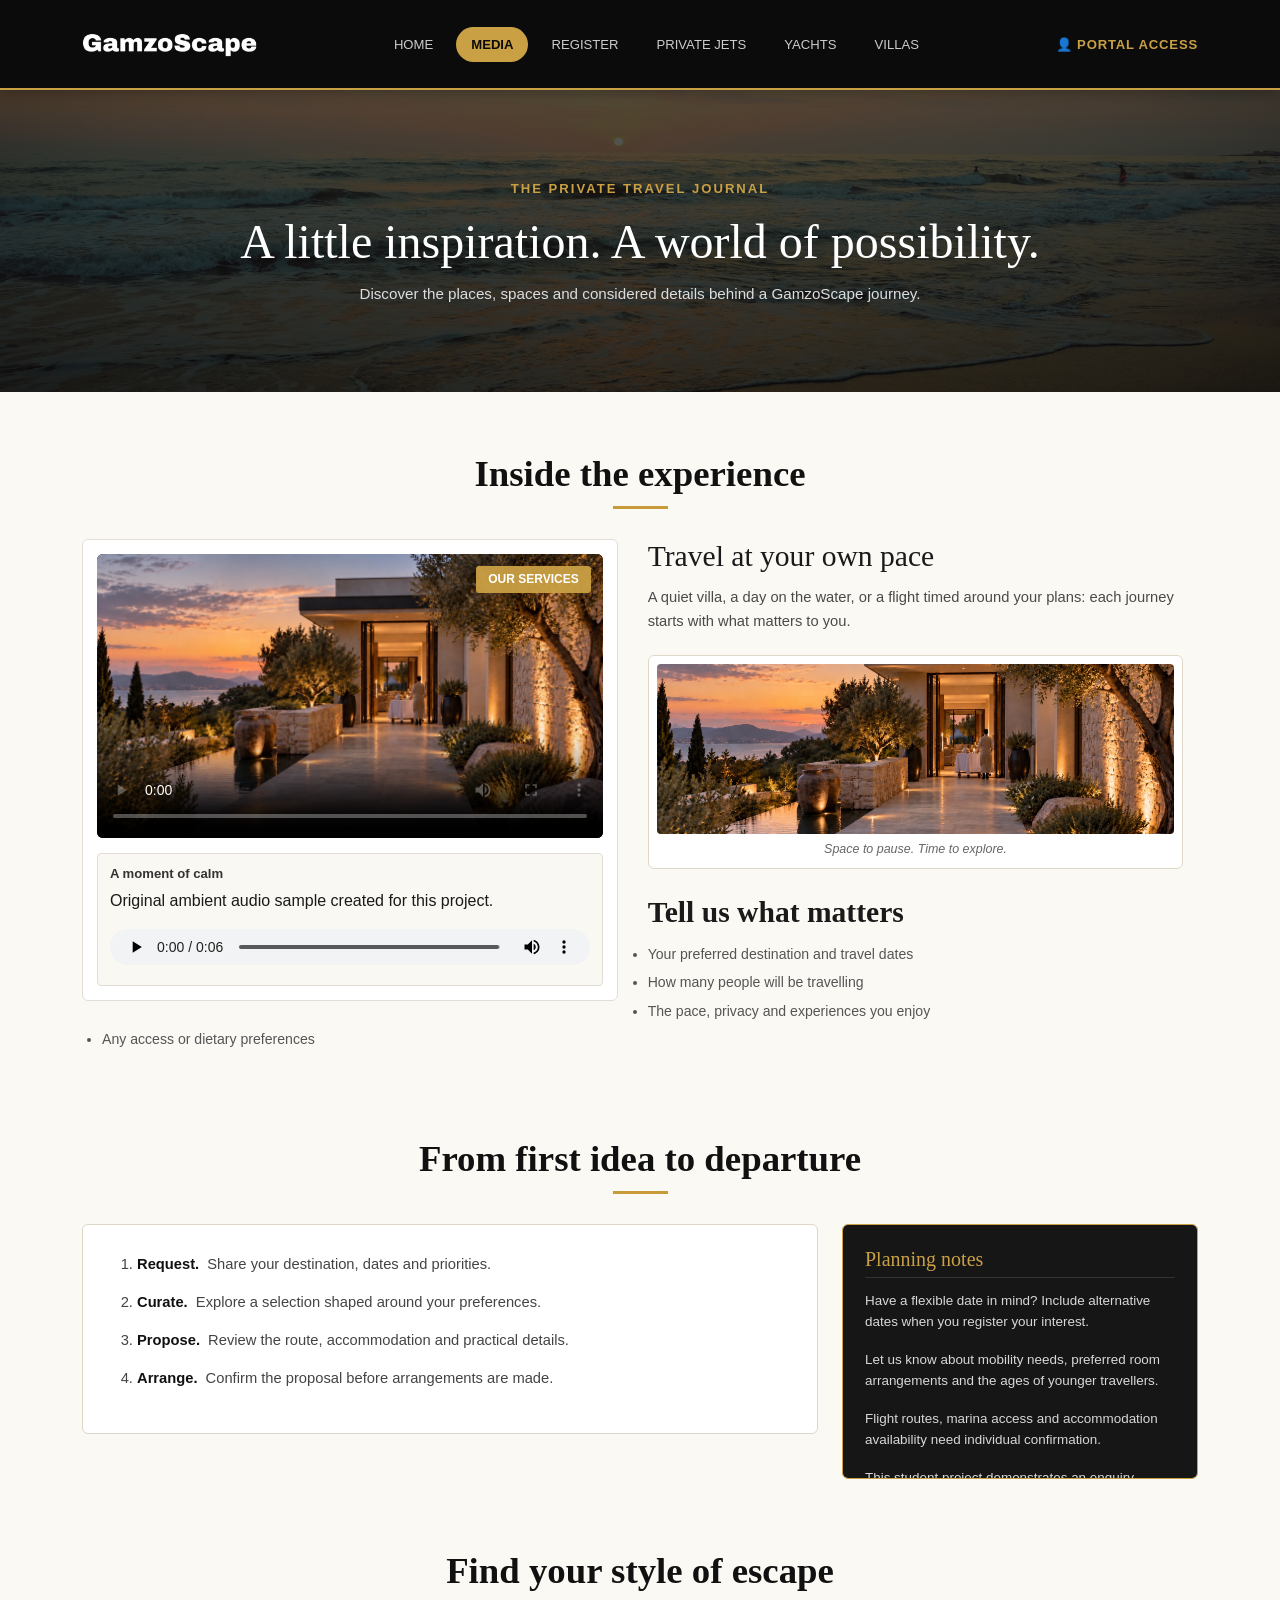
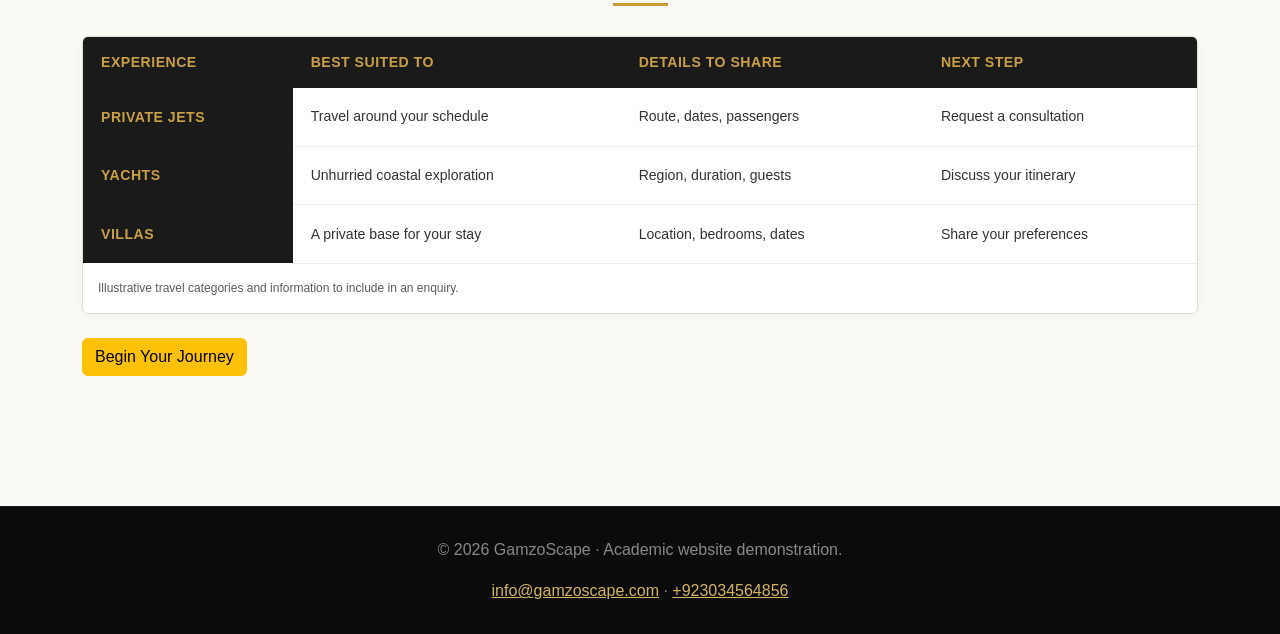
==== media.html @ 469e7da2 "Add private travel website pages and assets Add the home, media showcase, and travel-request pages w" ====
<!DOCTYPE html>
<html lang="en">
    <head>
        <meta charset="UTF-8">
        <meta name="viewport" content="width=device-width, initial-scale=1">
        <title>Media &amp; Travel Guide | GamzoScape</title>
        <link rel="stylesheet" href="css/bootstrap.min.css">
        <link rel="stylesheet" href="css/media.css">
    </head>
    <body id="media-page">
        <header class="gamzo-header header-dark">
            <div class="container d-flex flex-wrap justify-content-between align-items-center">
                <div class="logo-area">
                    <a href="index.html">
                        <img src="assets/images/logo.png" alt="GamzoScape Logo" class="brand-logo-img">
                    </a>
                </div>
                <nav class="main-nav" aria-label="Main navigation">
                    <ul class="d-flex flex-wrap list-unstyled mb-0 gap-2">
                        <li><a href="index.html">Home</a></li>
                        <li><a href="media.html" class="active">Media</a></li>
                        <li><a href="register.html">Register</a></li>
                        <li><a href="index.html#private-jets">Private Jets</a></li>
                        <li><a href="index.html#yachts">Yachts</a></li>
                        <li><a href="index.html#villas">Villas</a></li>
                    </ul>
                </nav>
                <div class="header-actions">
                    <a href="register.html" class="login-btn">&#128100; PORTAL ACCESS</a>
                </div>
            </div>
        </header>
        <section class="media-hero-banner">
            <div class="container hero-overlay-content">
                <span class="gold-subtitle">THE PRIVATE TRAVEL JOURNAL</span>
                <h1 class="media-title">A little inspiration. A world of possibility.</h1>
                <p class="media-desc">Discover the places, spaces and considered details behind a GamzoScape journey.</p>
            </div>
        </section>
        <main class="container page-container">
            <section class="showcase-section">
                <h2 class="section-heading">Inside the experience</h2>
                <div class="gold-line"></div>
                <div class="multimedia-wrapper">
                    <div class="floated-media-box">
                        <div class="video-container">
                            <video controls preload="metadata" poster="assets/images/1.png">
                                <source src="assets/video/Our-service.mp4" type="video/mp4">
                                Your browser cannot play this film.
                            </video>
                            <span class="badge-tag">Our services</span>
                        </div>
                        <div class="audio-container">
                            <h3 class="audio-label">A moment of calm</h3>
                            <p>Original ambient audio sample created for this project.</p>
                            <audio controls preload="metadata">
                                <source src="assets/audio/journey.wav" type="audio/wav">
                                Your browser cannot play audio.
                            </audio>
                        </div>
                    </div>
                    <div class="text-content">
                        <h3>Travel at your own pace</h3>
                        <p>A quiet villa, a day on the water, or a flight timed around your plans: each journey starts with what matters to you.</p>
                        <figure class="cabin-preview-card">
                            <img src="assets/images/1.png" alt="A private residence at dusk" class="cabin-img" loading="lazy">
                            <figcaption class="cabin-img-caption">Space to pause. Time to explore.</figcaption>
                        </figure>
                        <h3 class="list-title">Tell us what matters</h3>
                        <ul class="amenities-list">
                            <li>Your preferred destination and travel dates</li>
                            <li>How many people will be travelling</li>
                            <li>The pace, privacy and experiences you enjoy</li>
                            <li>Any access or dietary preferences</li>
                        </ul>
                    </div>
                    <div class="clearfix"></div>
                </div>
            </section>
            <section class="procedure-section">
                <h2 class="section-heading">From first idea to departure</h2>
                <div class="gold-line"></div>
                <div class="row g-4">
                    <div class="col-md-8">
                        <div class="procedure-card">
                            <ol class="charter-steps-list">
                                <li><strong>Request.</strong> Share your destination, dates and priorities.</li>
                                <li><strong>Curate.</strong> Explore a selection shaped around your preferences.</li>
                                <li><strong>Propose.</strong> Review the route, accommodation and practical details.</li>
                                <li><strong>Arrange.</strong> Confirm the proposal before arrangements are made.</li>
                            </ol>
                        </div>
                    </div>
                    <div class="col-md-4">
                        <aside class="compliance-scroll-box">
                            <h3 class="scroll-box-title">Planning notes</h3>
                            <p>Have a flexible date in mind? Include alternative dates when you register your interest.</p>
                            <p>Let us know about mobility needs, preferred room arrangements and the ages of younger travellers.</p>
                            <p>Flight routes, marina access and accommodation availability need individual confirmation.</p>
                            <p>This student project demonstrates an enquiry journey. It does not provide live availability, prices or booking services.</p>
                        </aside>
                    </div>
                </div>
            </section>
            <section class="specs-table-section">
                <h2 class="section-heading">Find your style of escape</h2>
                <div class="gold-line"></div>
                <div class="table-overflow-wrapper">
                    <table class="specs-table">
                        <caption>Illustrative travel categories and information to include in an enquiry.</caption>
                        <thead>
                            <tr>
                                <th scope="col">Experience</th>
                                <th scope="col">Best suited to</th>
                                <th scope="col">Details to share</th>
                                <th scope="col">Next step</th>
                            </tr>
                        </thead>
                        <tbody>
                            <tr>
                                <th scope="row">Private Jets</th>
                                <td>Travel around your schedule</td>
                                <td>Route, dates, passengers</td>
                                <td>Request a consultation</td>
                            </tr>
                            <tr>
                                <th scope="row">Yachts</th>
                                <td>Unhurried coastal exploration</td>
                                <td>Region, duration, guests</td>
                                <td>Discuss your itinerary</td>
                            </tr>
                            <tr>
                                <th scope="row">Villas</th>
                                <td>A private base for your stay</td>
                                <td>Location, bedrooms, dates</td>
                                <td>Share your preferences</td>
                            </tr>
                        </tbody>
                    </table>
                </div>
                <a href="register.html" class="btn btn-warning mt-4">Begin Your Journey</a>
            </section>
        </main>
        <footer class="simple-site-footer text-center">
            <p>© 2026 GamzoScape · Academic website demonstration.</p>
            <a href="mailto:info@gamzoscape.com">info@gamzoscape.com</a> · <a href="tel:+923034564856">+923034564856</a>
        </footer>
    </body>
</html>
---- css/media.css ----
/* ==========================================================================
   PAGE 2: MEDIA.CSS
   Rubric Practised: Box Model (width, height, margin, padding, box-sizing);
   Background Image; Display, Position, Float, Overflow; Distinct Navbar #2.
   ========================================================================== */

* {
    margin: 0;
    padding: 0;
    box-sizing: border-box; /* Rubric: Box Model */
}

body#media-page {
    font-family: 'Montserrat', sans-serif;
    background-color: #fbf9f4;
    color: #1a1a1a;
    line-height: 1.6;
}

.section-heading, .media-title {
    font-family: 'Cormorant Garamond', Georgia, serif;
}

.section-heading {
    font-size: 2.3rem;
    font-weight: 600;
    text-align: center;
    color: #111111;
}

.gold-line {
    width: 55px;
    height: 3px;
    background-color: #c99a38;
    margin: 10px auto 30px auto;
}

/* NAVBAR STYLE #2: Solid Obsidian Header with Gold Pill Active Link */
.header-dark {
    position: sticky;
    top: 0;
    z-index: 100;
    background-color: #0b0b0b;
    border-bottom: 2px solid #caa044;
    padding: 16px 0;
    box-shadow: 0 4px 12px rgba(0, 0, 0, 0.25);
}

.brand-logo-img {
    height: 56px;
    max-width: 240px;
    width: auto;
    display: block;
    object-fit: contain;
}

.main-nav ul li {
    display: inline-block;
}

.main-nav ul li a {
    display: inline-block;
    color: #cccccc;
    text-decoration: none;
    font-size: 0.82rem;
    font-weight: 500;
    text-transform: uppercase;
    padding: 7px 15px;
    border-radius: 20px;
    transition: all 0.2s ease;
}

.main-nav ul li a:hover,
.main-nav ul li a.active {
    background-color: #caa044;
    color: #0b0b0b;
    font-weight: 600;
}

.login-btn {
    display: inline-block;
    color: #caa044;
    text-decoration: none;
    font-size: 0.82rem;
    font-weight: 600;
    letter-spacing: 0.8px;
}

/* Rubric: Background Image */
.media-hero-banner {
    background: linear-gradient(rgba(0, 0, 0, 0.65), rgba(0, 0, 0, 0.78)),
                url('../assets/images/journey.jpg') center/cover no-repeat;
    padding: 85px 20px;
    text-align: center;
    color: #ffffff;
}

.gold-subtitle {
    display: inline-block;
    color: #caa044;
    font-size: 0.82rem;
    letter-spacing: 2px;
    text-transform: uppercase;
    font-weight: 600;
}

.media-title {
    font-size: 3rem;
    margin: 12px 0;
}

.media-desc {
    max-width: 700px;
    margin: 0 auto;
    color: #dddddd;
    font-size: 0.95rem;
}

.page-container {
    padding-top: 60px;
    padding-bottom: 60px;
}

.showcase-section, .procedure-section, .specs-table-section {
    margin-bottom: 70px;
}

/* Rubric: Float & Box Model */
.floated-media-box {
    float: left;
    width: 48%;
    margin-right: 30px;
    margin-bottom: 20px;
    padding: 14px;
    background-color: #ffffff;
    border: 1px solid #e2ded5;
    border-radius: 6px;
}

/* Rubric: Position (relative parent, absolute badge child) & Overflow */
.video-container {
    position: relative;
    width: 100%;
    border-radius: 6px;
    overflow: hidden;
    background: #000000;
}

.video-container video {
    width: 100%;
    height: auto;
    display: block;
}

.badge-tag {
    position: absolute;
    top: 12px;
    right: 12px;
    background-color: rgba(202, 160, 68, 0.95);
    color: #ffffff;
    font-size: 0.75rem;
    font-weight: 600;
    padding: 4px 12px;
    border-radius: 3px;
    text-transform: uppercase;
}

.audio-container {
    margin-top: 15px;
    padding: 12px;
    background: #faf8f2;
    border: 1px solid #e2ded5;
    border-radius: 4px;
}

.audio-label {
    display: block;
    font-size: 0.82rem;
    font-weight: 600;
    margin-bottom: 6px;
    color: #333333;
}

.audio-container audio {
    width: 100%;
    height: 36px;
}

.text-content h3 {
    font-family: 'Cormorant Garamond', Georgia, serif;
    font-size: 1.85rem;
    margin-bottom: 12px;
}

.text-content p {
    color: #4a4a4a;
    font-size: 0.92rem;
    margin-bottom: 14px;
}

/* Required Image Box Model Styling */
.cabin-preview-card {
    display: inline-block;
    width: 48%;
    margin: 8px 0 16px 0;
    padding: 8px;
    background-color: #ffffff;
    border: 1px solid #dfd8c8;
    border-radius: 6px;
}

.cabin-img {
    width: 100%;
    height: 170px;
    object-fit: cover;
    display: block;
    border-radius: 4px;
}

.cabin-img-caption {
    display: block;
    font-size: 0.78rem;
    color: #666666;
    margin-top: 6px;
    text-align: center;
    font-style: italic;
}

.list-title {
    font-size: 1rem;
    font-weight: 600;
    margin-top: 10px;
    margin-bottom: 10px;
}

.amenities-list {
    list-style-type: disc;
    padding-left: 20px;
    color: #555555;
    font-size: 0.88rem;
}

.amenities-list li {
    margin-bottom: 6px;
}

.clearfix::after {
    content: "";
    display: table;
    clear: both;
}

.procedure-card {
    background: #ffffff;
    border: 1px solid #dfd8c8;
    border-radius: 6px;
    padding: 28px 34px;
}

.charter-steps-list {
    padding-left: 20px;
    color: #444444;
}

.charter-steps-list li {
    margin-bottom: 16px;
    font-size: 0.92rem;
    line-height: 1.5;
}

.charter-steps-list strong {
    color: #111111;
    display: inline-block;
    margin-right: 4px;
}

/* Rubric: Explicit Box Height + Overflow Auto */
.compliance-scroll-box {
    width: 100%;
    height: 255px;
    padding: 22px;
    background-color: #161616;
    color: #d8d8d8;
    border: 1px solid #caa044;
    border-radius: 6px;
    overflow-y: auto;
    font-size: 0.84rem;
}

.scroll-box-title {
    font-family: 'Cormorant Garamond', Georgia, serif;
    color: #caa044;
    font-size: 1.25rem;
    margin-bottom: 12px;
    border-bottom: 1px solid #333333;
    padding-bottom: 6px;
}

.table-caption-text {
    font-size: 0.88rem;
    color: #666666;
    margin-bottom: 20px;
}

/* Rubric: Overflow X on Responsive Table Wrapper */
.table-overflow-wrapper {
    overflow-x: auto;
    background: #ffffff;
    border: 1px solid #e0ded8;
    border-radius: 6px;
    box-shadow: 0 2px 10px rgba(0, 0, 0, 0.04);
}

.specs-table {
    width: 100%;
    border-collapse: collapse;
    font-size: 0.88rem;
    text-align: left;
}

.specs-table th {
    background-color: #1a1a1a;
    color: #caa044;
    padding: 14px 18px;
    font-weight: 600;
    text-transform: uppercase;
    letter-spacing: 0.5px;
}

.specs-table td {
    padding: 14px 18px;
    border-bottom: 1px solid #f0eee6;
    color: #333333;
}

.specs-table tbody tr:hover {
    background-color: #faf8f2;
}

.rate-badge {
    display: inline-block;
    background-color: #eedfb8;
    color: #72571c;
    padding: 3px 9px;
    border-radius: 3px;
    font-size: 0.78rem;
    font-weight: 600;
}

.simple-site-footer {
    background-color: #0b0b0b;
    color: #888888;
    padding: 30px 0;
    border-top: 1px solid #1a1a1a;
}

.copyright-text {
    font-size: 0.85rem;
    margin: 0;
    letter-spacing: 0.3px;
}

.main-nav ul {
    justify-content: center;
}

.gamzo-header > .container {
    gap: 20px;
}

table caption {
    padding: 15px;
    font-size: 12px;
}

th[scope="row"] {
    padding: 18px;
}

.simple-site-footer a {
    color: #d2b45f;
}

@media(max-width:1199px) {
    .header-actions {
        display: none;
    }
    
    .gamzo-header > .container {
        justify-content: center !important;
    }
}

@media(max-width:767px) {
    .gamzo-header > .container {
        flex-direction: column;
    }
    
    .main-nav ul {
        gap: 6px !important;
    }
    
    .main-nav ul li a {
        padding: 8px;
        font-size: 11px;
    }
    
    .floated-media-box {
        float: none;
        width: 100%;
        margin: 0 0 25px;
    }
    
    .media-title {
        font-size: 34px;
    }
    
    .media-hero-banner {
        padding: 55px 0;
    }
}
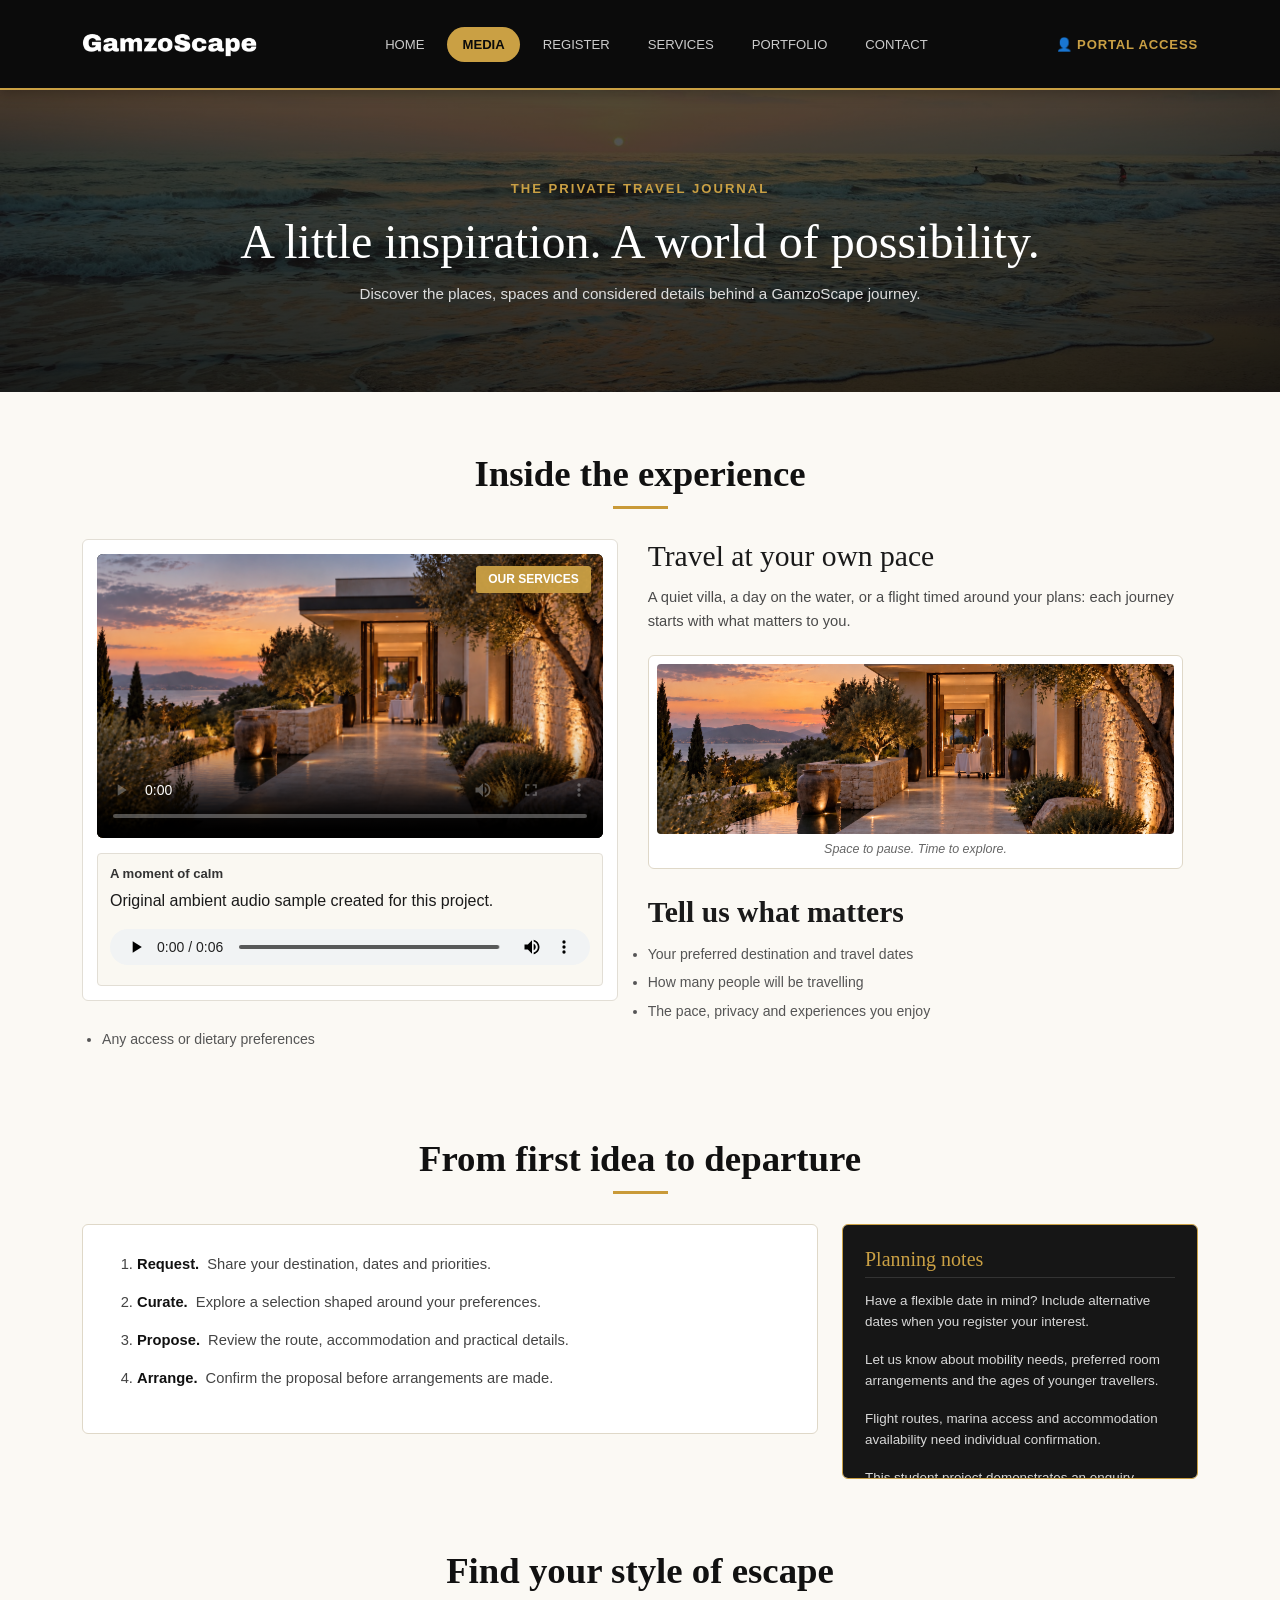
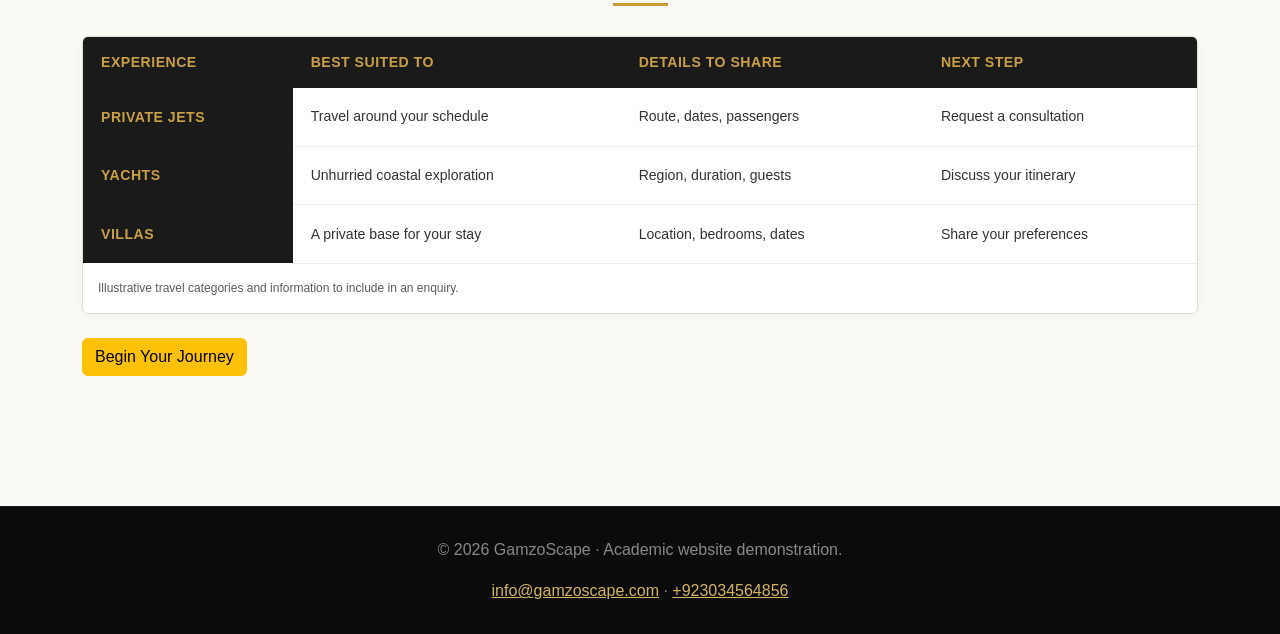
==== commit 501c31a5: "Updating the home, media, register html and add the updated menu items of services portfolio and con" ====
--- a/media.html
+++ b/media.html
@@ -6,31 +6,29 @@
         <title>Media &amp; Travel Guide | GamzoScape</title>
         <link rel="stylesheet" href="css/bootstrap.min.css">
         <link rel="stylesheet" href="css/media.css">
+        <link rel="stylesheet" href="css/header.css">
     </head>
     <body id="media-page">
         <header class="gamzo-header header-dark">
-            <div class="container d-flex flex-wrap justify-content-between align-items-center">
-                <div class="logo-area">
-                    <a href="index.html">
-                        <img src="assets/images/logo.png" alt="GamzoScape Logo" class="brand-logo-img">
-                    </a>
-                </div>
+            <div class="container d-flex flex-wrap flex-column flex-md-row justify-content-center justify-content-xl-between align-items-center gap-3">
+                <a href="index.html" aria-label="GamzoScape home">
+                    <img src="assets/images/logo.png" alt="GamzoScape" class="brand-logo-img">
+                </a>
                 <nav class="main-nav" aria-label="Main navigation">
-                    <ul class="d-flex flex-wrap list-unstyled mb-0 gap-2">
+                    <ul class="d-flex flex-wrap justify-content-center list-unstyled m-0 p-0 gap-2">
                         <li><a href="index.html">Home</a></li>
-                        <li><a href="media.html" class="active">Media</a></li>
+                        <li><a href="media.html" class="active" aria-current="page">Media</a></li>
                         <li><a href="register.html">Register</a></li>
-                        <li><a href="index.html#private-jets">Private Jets</a></li>
-                        <li><a href="index.html#yachts">Yachts</a></li>
-                        <li><a href="index.html#villas">Villas</a></li>
+                        <li><a href="services.html">Services</a></li>
+                        <li><a href="portfolio.html">Portfolio</a></li>
+                        <li><a href="contact.html">Contact</a></li>
                     </ul>
                 </nav>
-                <div class="header-actions">
+                <div class="header-actions d-none d-xl-block">
                     <a href="register.html" class="login-btn">&#128100; PORTAL ACCESS</a>
                 </div>
             </div>
-        </header>
-        <section class="media-hero-banner">
+        </header>        <section class="media-hero-banner">
             <div class="container hero-overlay-content">
                 <span class="gold-subtitle">THE PRIVATE TRAVEL JOURNAL</span>
                 <h1 class="media-title">A little inspiration. A world of possibility.</h1>
@@ -146,4 +144,4 @@
             <a href="mailto:info@gamzoscape.com">info@gamzoscape.com</a> · <a href="tel:+923034564856">+923034564856</a>
         </footer>
     </body>
-</html>+</html>
--- a/css/header.css
+++ b/css/header.css
@@ -0,0 +1,29 @@
+/* Media-style header shared by every secondary page; Home keeps home.css. */
+.header-dark {
+    position: sticky; top: 0; z-index: 100;
+    background: #0b0b0b; border-bottom: 2px solid #caa044; padding: 16px 0;
+    box-shadow: 0 4px 12px rgba(0, 0, 0, .25); font: 16px/1.6 Arial, sans-serif;
+}
+.header-dark .brand-logo-img {
+    height: 56px; max-width: 240px; width: auto; display: block; object-fit: contain;
+}
+.header-dark .main-nav a {
+    display: inline-block; color: #ccc; text-decoration: none;
+    font-size: .82rem; font-weight: 500; text-transform: uppercase;
+    padding: 7px 15px; border-radius: 20px;
+    transition: background-color .2s ease, color .2s ease;
+}
+.header-dark .main-nav a:hover, .header-dark .main-nav [aria-current="page"] {
+    background: #caa044; color: #0b0b0b; font-weight: 600;
+}
+.header-dark .login-btn {
+    display: inline-block; color: #caa044; text-decoration: none;
+    font-size: .82rem; font-weight: 600; letter-spacing: .8px;
+}
+.header-dark a:focus-visible { outline: 3px solid #caa044; outline-offset: 3px; }
+@media (max-width: 767px) {
+    .header-dark .main-nav a { padding: 8px; font-size: 11px; }
+}
+@media (prefers-reduced-motion: reduce) {
+    .header-dark .main-nav a { transition: none; }
+}
